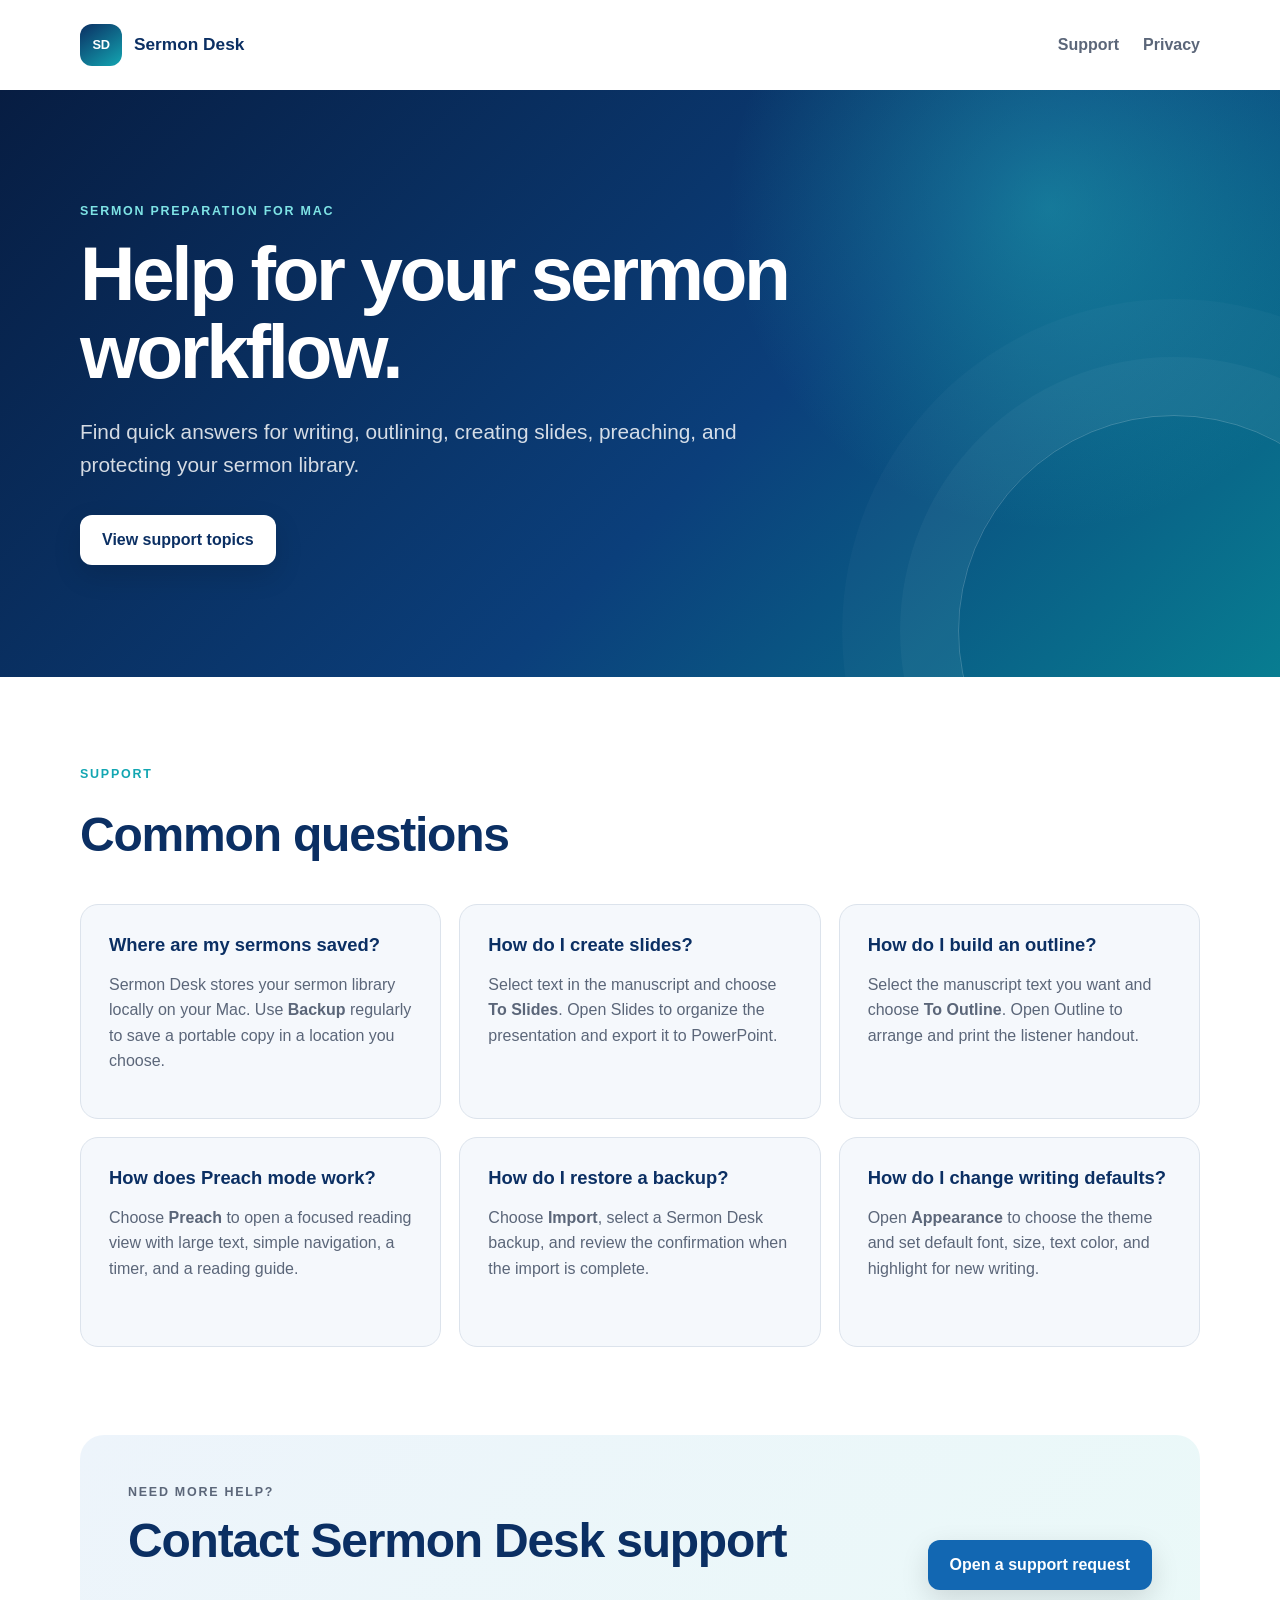
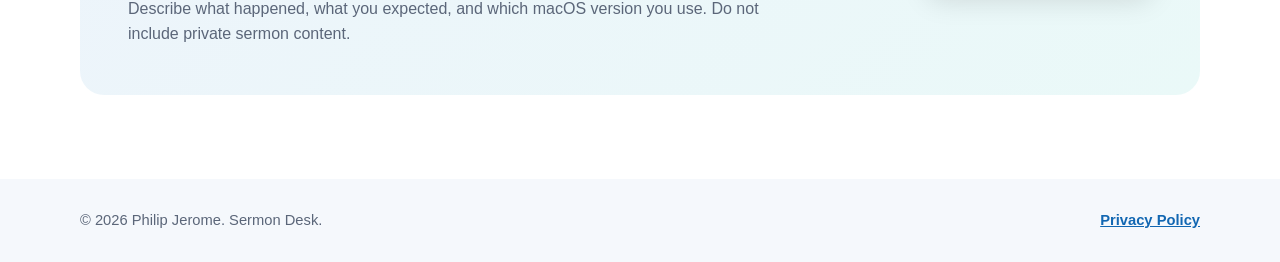
==== index.html @ 37dac0b7 "Add support and privacy website" ====
<!doctype html>
<html lang="en">
<head>
  <meta charset="utf-8">
  <meta name="viewport" content="width=device-width, initial-scale=1">
  <title>Sermon Desk Support</title>
  <meta name="description" content="Help, answers, and privacy information for Sermon Desk for macOS.">
  <link rel="stylesheet" href="styles.css">
</head>
<body>
  <header class="site-header">
    <a class="brand" href="index.html" aria-label="Sermon Desk support home">
      <span class="brand-mark" aria-hidden="true">SD</span>
      <span>Sermon Desk</span>
    </a>
    <nav aria-label="Main navigation">
      <a href="#support">Support</a>
      <a href="privacy.html">Privacy</a>
    </nav>
  </header>

  <main>
    <section class="hero">
      <p class="eyebrow">SERMON PREPARATION FOR MAC</p>
      <h1>Help for your sermon workflow.</h1>
      <p class="hero-copy">Find quick answers for writing, outlining, creating slides, preaching, and protecting your sermon library.</p>
      <a class="button" href="#support">View support topics</a>
    </section>

    <section class="section" id="support">
      <div class="section-heading">
        <p class="eyebrow">SUPPORT</p>
        <h2>Common questions</h2>
      </div>

      <div class="card-grid">
        <article class="card">
          <h3>Where are my sermons saved?</h3>
          <p>Sermon Desk stores your sermon library locally on your Mac. Use <strong>Backup</strong> regularly to save a portable copy in a location you choose.</p>
        </article>

        <article class="card">
          <h3>How do I create slides?</h3>
          <p>Select text in the manuscript and choose <strong>To Slides</strong>. Open Slides to organize the presentation and export it to PowerPoint.</p>
        </article>

        <article class="card">
          <h3>How do I build an outline?</h3>
          <p>Select the manuscript text you want and choose <strong>To Outline</strong>. Open Outline to arrange and print the listener handout.</p>
        </article>

        <article class="card">
          <h3>How does Preach mode work?</h3>
          <p>Choose <strong>Preach</strong> to open a focused reading view with large text, simple navigation, a timer, and a reading guide.</p>
        </article>

        <article class="card">
          <h3>How do I restore a backup?</h3>
          <p>Choose <strong>Import</strong>, select a Sermon Desk backup, and review the confirmation when the import is complete.</p>
        </article>

        <article class="card">
          <h3>How do I change writing defaults?</h3>
          <p>Open <strong>Appearance</strong> to choose the theme and set default font, size, text color, and highlight for new writing.</p>
        </article>
      </div>
    </section>

    <section class="section contact-panel">
      <div>
        <p class="eyebrow">NEED MORE HELP?</p>
        <h2>Contact Sermon Desk support</h2>
        <p>Describe what happened, what you expected, and which macOS version you use. Do not include private sermon content.</p>
      </div>
      <a class="button secondary" href="https://github.com/philjerome-beep/sermon-desk-support/issues/new" rel="noopener">Open a support request</a>
    </section>
  </main>

  <footer>
    <p>&copy; 2026 Philip Jerome. Sermon Desk.</p>
    <a href="privacy.html">Privacy Policy</a>
  </footer>
</body>
</html>
---- styles.css ----
:root {
  color-scheme: light;
  --navy: #0b2f63;
  --blue: #1267b2;
  --aqua: #13a6b2;
  --ink: #172033;
  --muted: #5b6679;
  --line: #dce3ec;
  --surface: #f5f8fc;
  --white: #ffffff;
  --shadow: 0 18px 50px rgba(11, 47, 99, 0.12);
}

* {
  box-sizing: border-box;
}

html {
  scroll-behavior: smooth;
}

body {
  margin: 0;
  color: var(--ink);
  background: var(--white);
  font-family: -apple-system, BlinkMacSystemFont, "Segoe UI", sans-serif;
  line-height: 1.6;
}

a {
  color: var(--blue);
}

.site-header {
  display: flex;
  align-items: center;
  justify-content: space-between;
  width: min(1120px, calc(100% - 40px));
  margin: 0 auto;
  padding: 24px 0;
}

.brand {
  display: inline-flex;
  align-items: center;
  gap: 12px;
  color: var(--navy);
  font-size: 1.08rem;
  font-weight: 750;
  text-decoration: none;
}

.brand-mark {
  display: grid;
  width: 42px;
  height: 42px;
  place-items: center;
  border-radius: 12px;
  color: var(--white);
  background: linear-gradient(145deg, var(--navy), var(--aqua));
  font-size: 0.8rem;
  letter-spacing: -0.04em;
}

nav {
  display: flex;
  gap: 24px;
}

nav a {
  color: var(--muted);
  font-weight: 650;
  text-decoration: none;
}

nav a:hover,
nav a:focus-visible,
nav a[aria-current="page"] {
  color: var(--blue);
}

.hero {
  position: relative;
  overflow: hidden;
  padding: 112px max(20px, calc((100% - 1120px) / 2));
  color: var(--white);
  background:
    radial-gradient(circle at 82% 20%, rgba(39, 205, 200, 0.38), transparent 28%),
    linear-gradient(135deg, #071d42 0%, #0b3f7b 58%, #087d91 100%);
}

.hero::after {
  position: absolute;
  right: -110px;
  bottom: -170px;
  width: 430px;
  height: 430px;
  border: 1px solid rgba(255, 255, 255, 0.2);
  border-radius: 50%;
  box-shadow: 0 0 0 58px rgba(255, 255, 255, 0.035), 0 0 0 116px rgba(255, 255, 255, 0.025);
  content: "";
}

.eyebrow {
  margin: 0 0 12px;
  color: var(--aqua);
  font-size: 0.78rem;
  font-weight: 800;
  letter-spacing: 0.14em;
}

.hero .eyebrow {
  color: #7ee3e5;
}

h1,
h2,
h3,
p {
  max-width: 72ch;
}

h1 {
  max-width: 720px;
  margin: 0;
  font-size: clamp(2.65rem, 6vw, 5.2rem);
  line-height: 1.02;
  letter-spacing: -0.045em;
}

.hero-copy {
  max-width: 690px;
  margin: 24px 0 34px;
  color: rgba(255, 255, 255, 0.83);
  font-size: clamp(1.08rem, 2vw, 1.3rem);
}

.button {
  display: inline-flex;
  align-items: center;
  justify-content: center;
  min-height: 48px;
  padding: 12px 22px;
  border-radius: 12px;
  color: var(--navy);
  background: var(--white);
  font-weight: 750;
  text-decoration: none;
  box-shadow: 0 10px 28px rgba(0, 0, 0, 0.13);
}

.button:hover,
.button:focus-visible {
  transform: translateY(-1px);
}

.section,
.policy-main {
  width: min(1120px, calc(100% - 40px));
  margin: 0 auto;
}

.section {
  padding: 88px 0;
}

.section-heading h2,
.contact-panel h2,
.policy-card h2 {
  margin-top: 0;
  color: var(--navy);
  letter-spacing: -0.025em;
}

.section-heading h2,
.contact-panel h2 {
  margin-bottom: 30px;
  font-size: clamp(2rem, 4vw, 3rem);
}

.card-grid {
  display: grid;
  grid-template-columns: repeat(3, minmax(0, 1fr));
  gap: 18px;
}

.card {
  min-height: 210px;
  padding: 28px;
  border: 1px solid var(--line);
  border-radius: 18px;
  background: var(--surface);
}

.card h3 {
  margin: 0 0 12px;
  color: var(--navy);
  font-size: 1.15rem;
  line-height: 1.25;
}

.card p,
.contact-panel p,
.policy-card p {
  color: var(--muted);
}

.contact-panel {
  display: flex;
  align-items: center;
  justify-content: space-between;
  gap: 36px;
  margin-bottom: 84px;
  padding: 48px;
  border-radius: 24px;
  background: linear-gradient(135deg, #edf4fb, #eaf9f8);
}

.contact-panel h2 {
  margin-bottom: 10px;
}

.contact-panel p {
  margin-bottom: 0;
}

.button.secondary {
  flex: 0 0 auto;
  color: var(--white);
  background: var(--blue);
}

.policy-main {
  padding: 72px 0 100px;
}

.policy-heading {
  margin-bottom: 42px;
}

.policy-heading h1 {
  color: var(--navy);
  font-size: clamp(2.6rem, 6vw, 4.8rem);
}

.updated {
  margin-top: 18px;
  color: var(--muted);
}

.policy-card {
  padding: clamp(28px, 5vw, 62px);
  border: 1px solid var(--line);
  border-radius: 24px;
  background: var(--white);
  box-shadow: var(--shadow);
}

.policy-card h2 {
  margin-bottom: 8px;
  padding-top: 22px;
  font-size: 1.35rem;
}

.policy-card h2:first-child {
  padding-top: 0;
}

footer {
  display: flex;
  align-items: center;
  justify-content: space-between;
  gap: 24px;
  padding: 30px max(20px, calc((100% - 1120px) / 2));
  color: var(--muted);
  background: var(--surface);
  font-size: 0.92rem;
}

footer p {
  margin: 0;
}

footer a {
  font-weight: 650;
}

@media (max-width: 820px) {
  .card-grid {
    grid-template-columns: 1fr 1fr;
  }

  .contact-panel {
    align-items: flex-start;
    flex-direction: column;
  }
}

@media (max-width: 560px) {
  .site-header {
    align-items: flex-start;
    gap: 18px;
    flex-direction: column;
  }

  .hero {
    padding-top: 82px;
    padding-bottom: 82px;
  }

  .section {
    padding: 64px 0;
  }

  .card-grid {
    grid-template-columns: 1fr;
  }

  .contact-panel {
    padding: 30px;
  }

  footer {
    align-items: flex-start;
    flex-direction: column;
  }
}
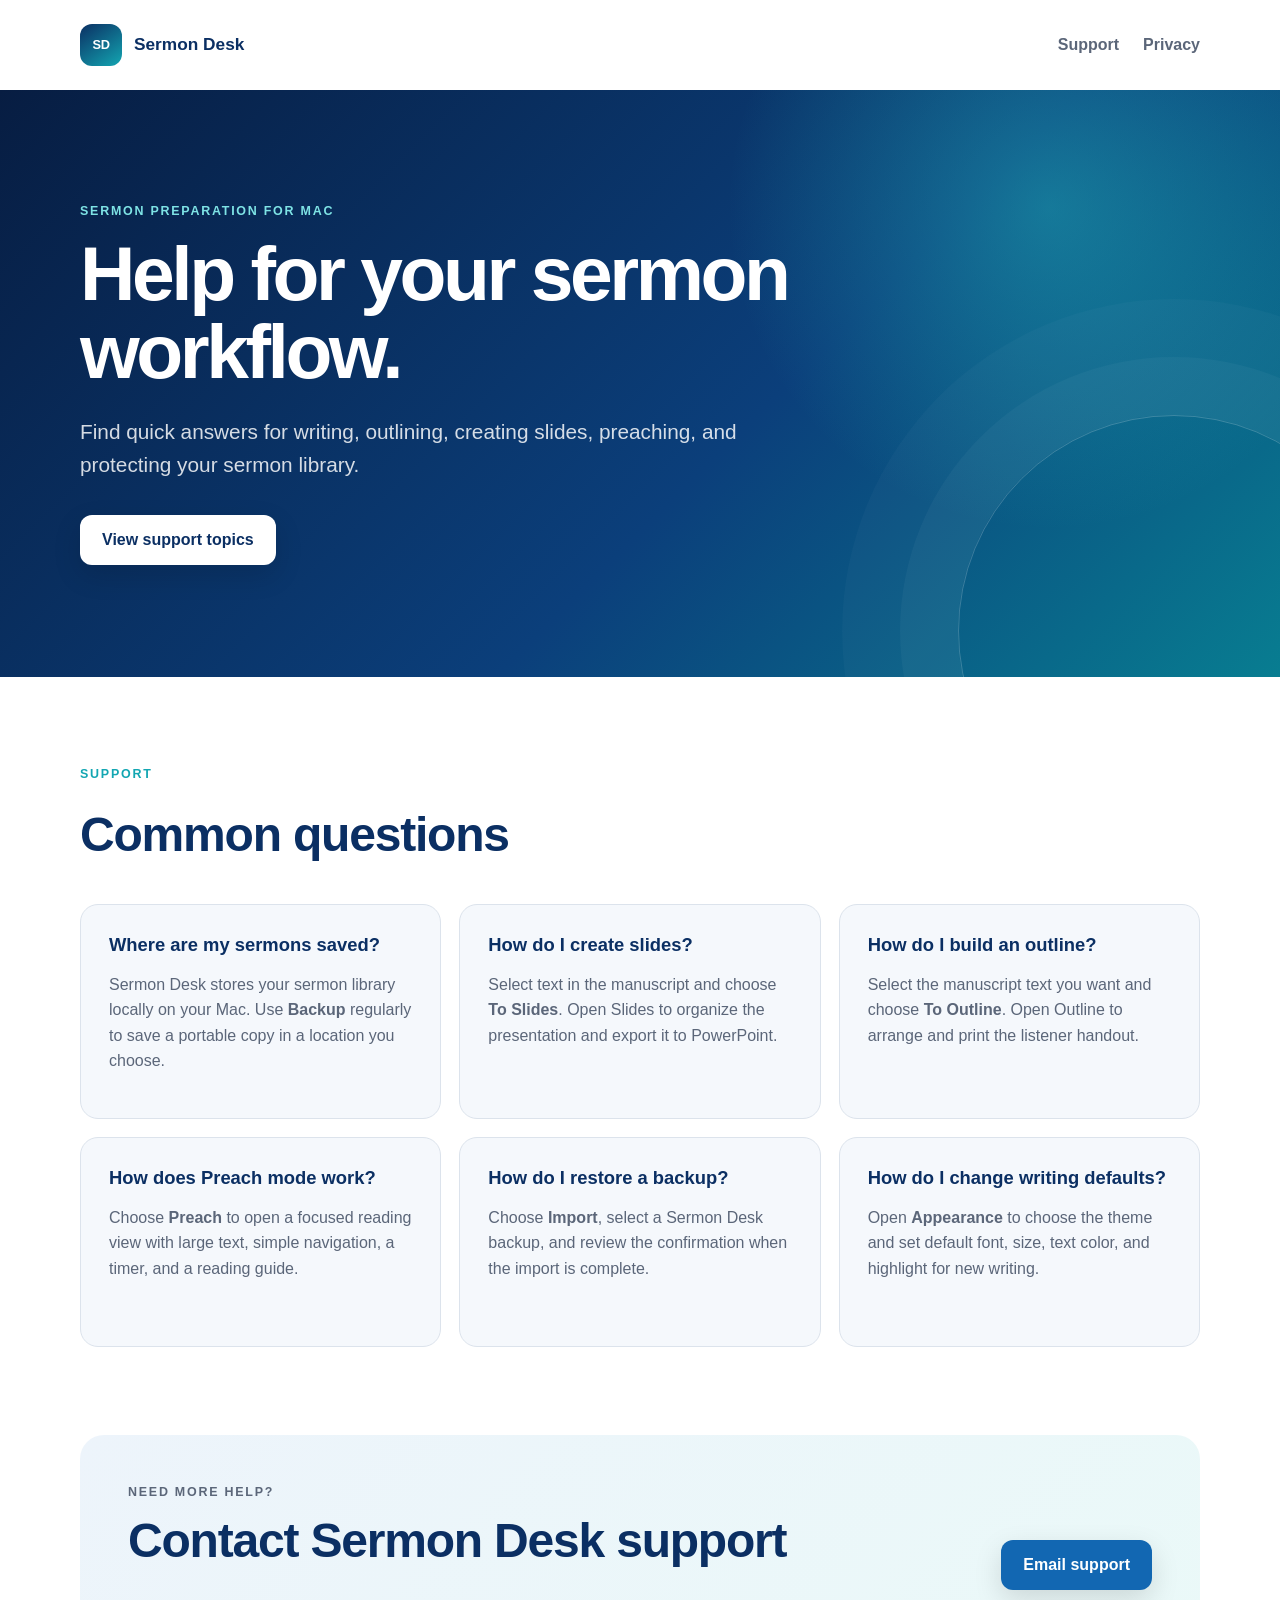
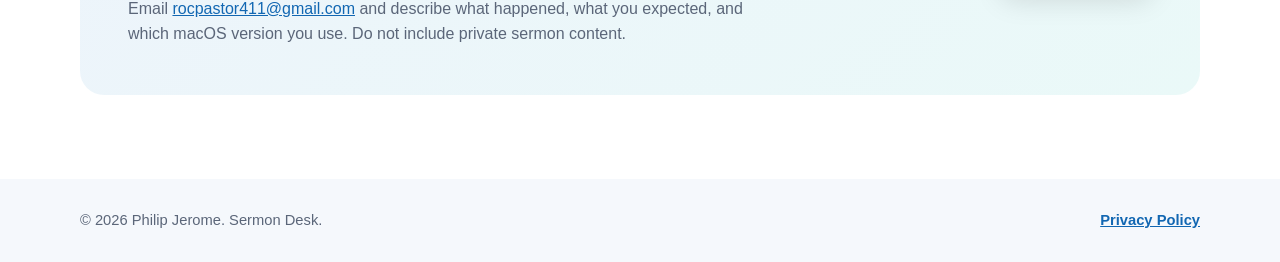
==== commit e5a2f5e3: "Add support email contact" ====
--- a/index.html
+++ b/index.html
@@ -70,9 +70,9 @@
       <div>
         <p class="eyebrow">NEED MORE HELP?</p>
         <h2>Contact Sermon Desk support</h2>
-        <p>Describe what happened, what you expected, and which macOS version you use. Do not include private sermon content.</p>
+        <p>Email <a href="mailto:rocpastor411@gmail.com">rocpastor411@gmail.com</a> and describe what happened, what you expected, and which macOS version you use. Do not include private sermon content.</p>
       </div>
-      <a class="button secondary" href="https://github.com/philjerome-beep/sermon-desk-support/issues/new" rel="noopener">Open a support request</a>
+      <a class="button secondary" href="mailto:rocpastor411@gmail.com?subject=Sermon%20Desk%20Support">Email support</a>
     </section>
   </main>
 
